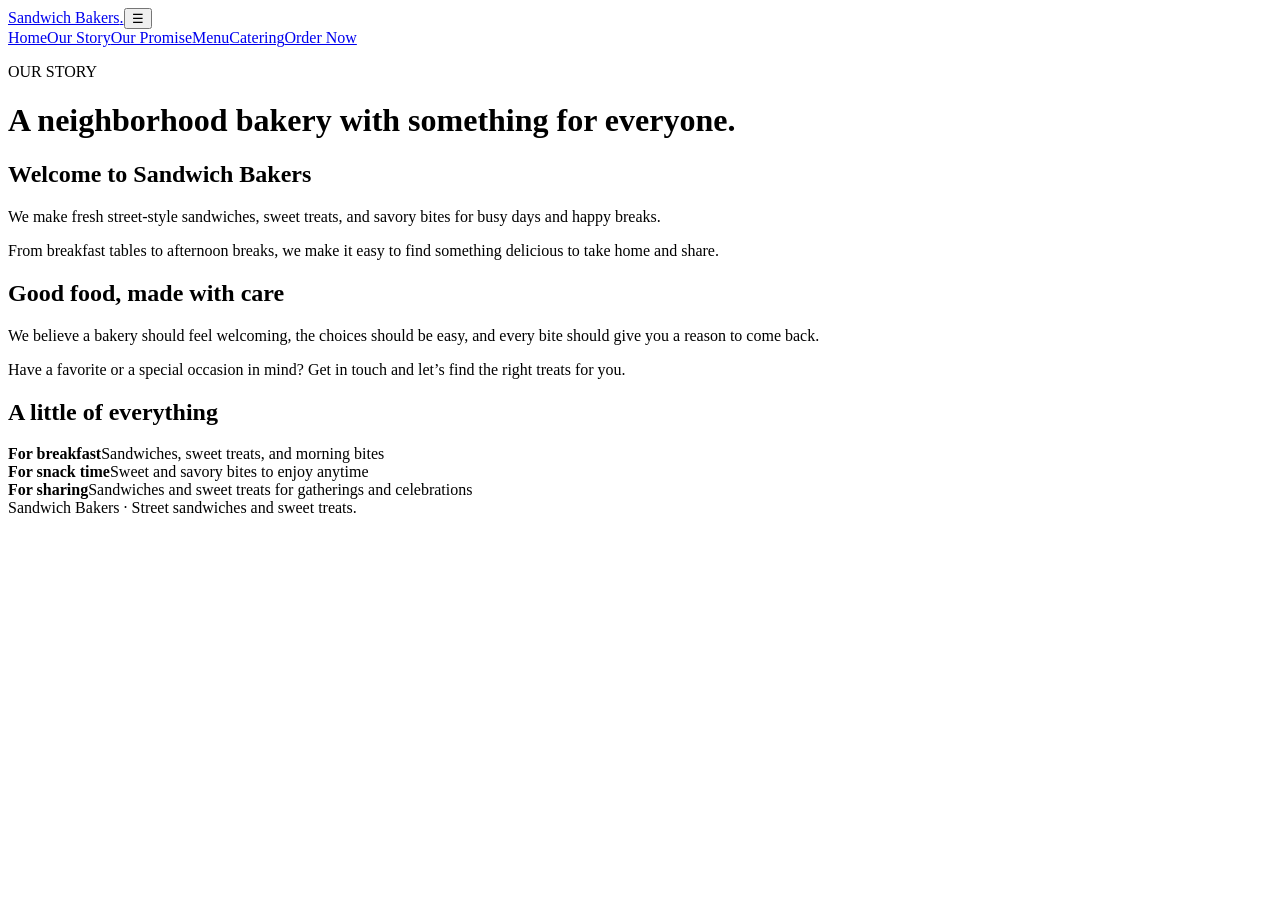
==== about.html @ a3fd7abb "Add files via upload" ====
<!doctype html><html lang="en"><head><meta charset="UTF-8"><meta name="viewport" content="width=device-width,initial-scale=1"><title>Our Story | Sandwich Bakers</title><link rel="stylesheet" href="css/style.css"></head><body>
<header class="nav"><a class="logo" href="index.html">Sandwich Bakers<span>.</span></a><button class="menu">☰</button><nav><a href="index.html">Home</a><a class="active" href="about.html">Our Story</a><a href="skills.html">Our Promise</a><a href="projects.html">Menu</a><a href="services.html">Catering</a><a class="cta" href="contact.html">Order Now</a></nav></header>
<main class="page"><p class="eyebrow">OUR STORY</p><h1>A neighborhood bakery with <span>something for everyone.</span></h1><div class="two"><article><h2>Welcome to Sandwich Bakers</h2><p>We make fresh street-style sandwiches, sweet treats, and savory bites for busy days and happy breaks.</p><p>From breakfast tables to afternoon breaks, we make it easy to find something delicious to take home and share.</p></article><article><h2>Good food, made with care</h2><p>We believe a bakery should feel welcoming, the choices should be easy, and every bite should give you a reason to come back.</p><p>Have a favorite or a special occasion in mind? Get in touch and let’s find the right treats for you.</p></article></div><h2 class="sub">A little of everything</h2><div class="rows"><div><b>For breakfast</b><span>Sandwiches, sweet treats, and morning bites</span></div><div><b>For snack time</b><span>Sweet and savory bites to enjoy anytime</span></div><div><b>For sharing</b><span>Sandwiches and sweet treats for gatherings and celebrations</span></div></div></main><footer>Sandwich Bakers · Street sandwiches and sweet treats.</footer><script src="js/script.js"></script></body></html>
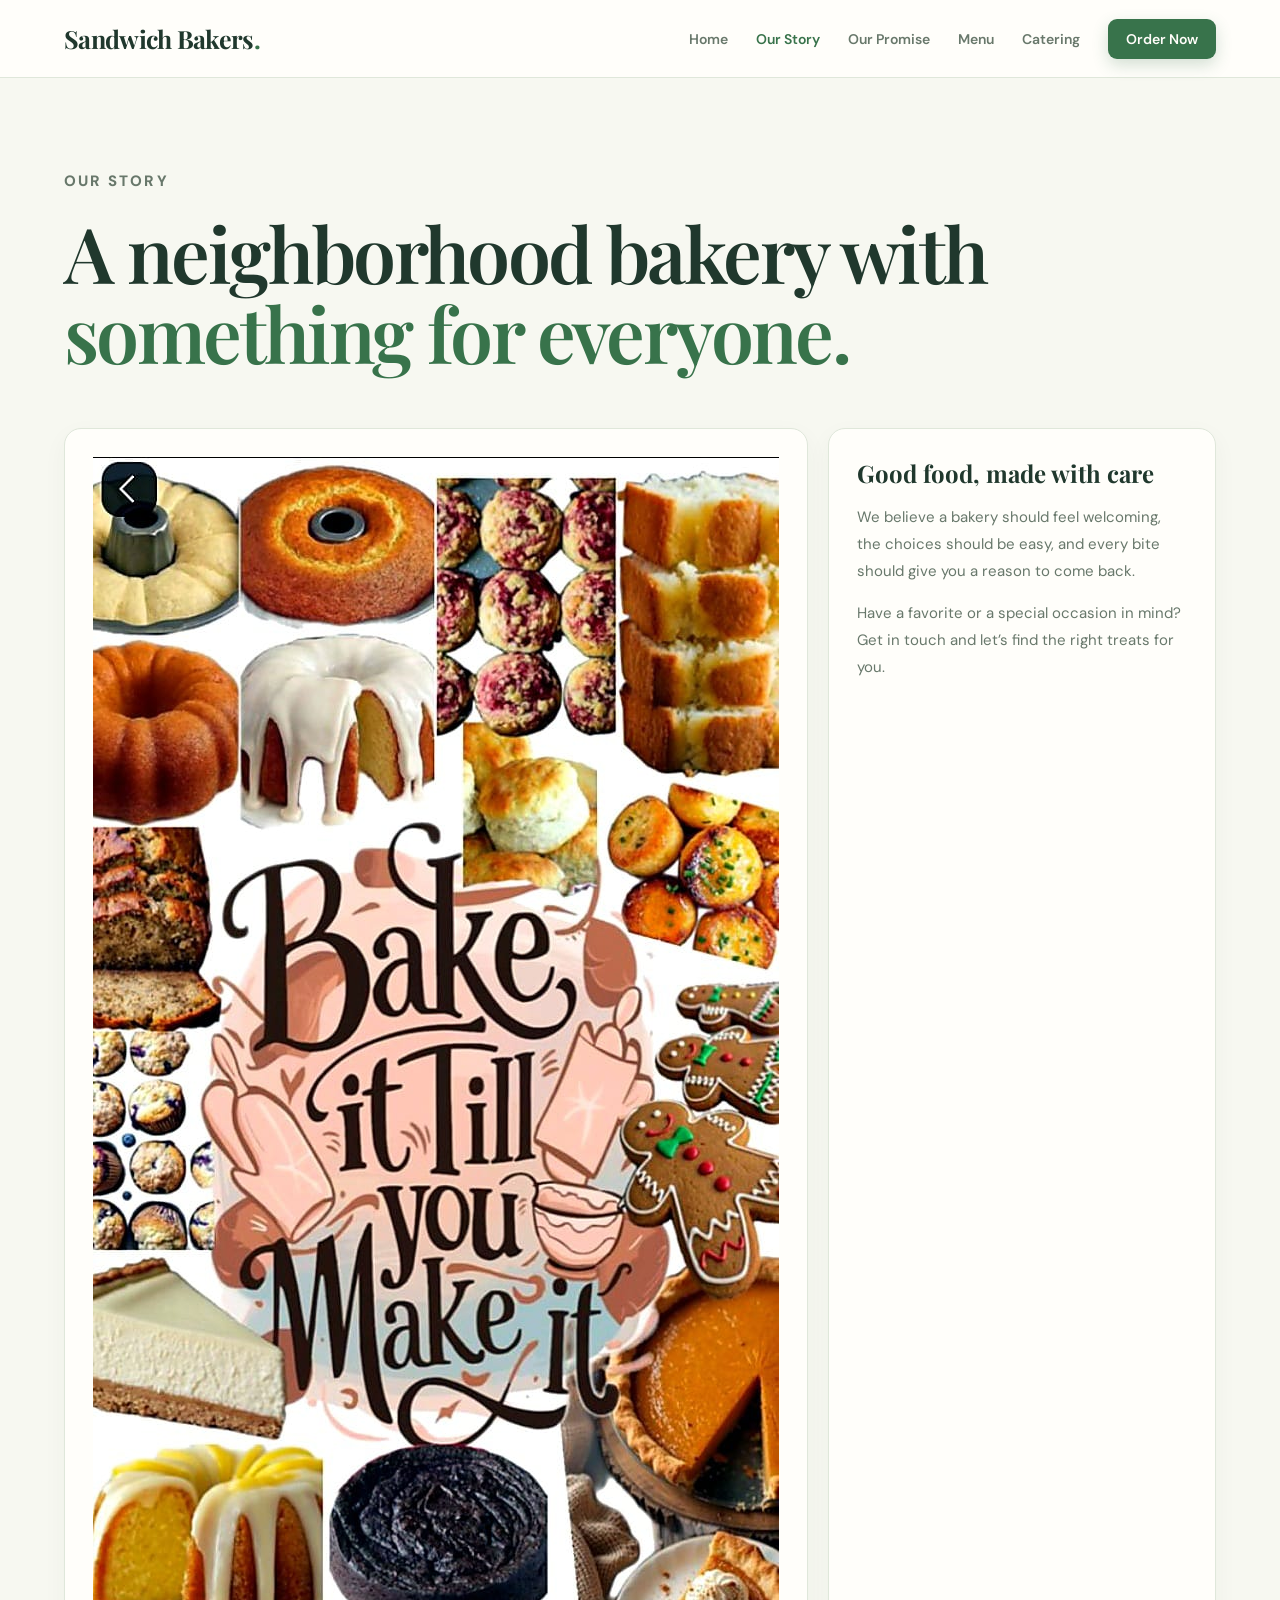
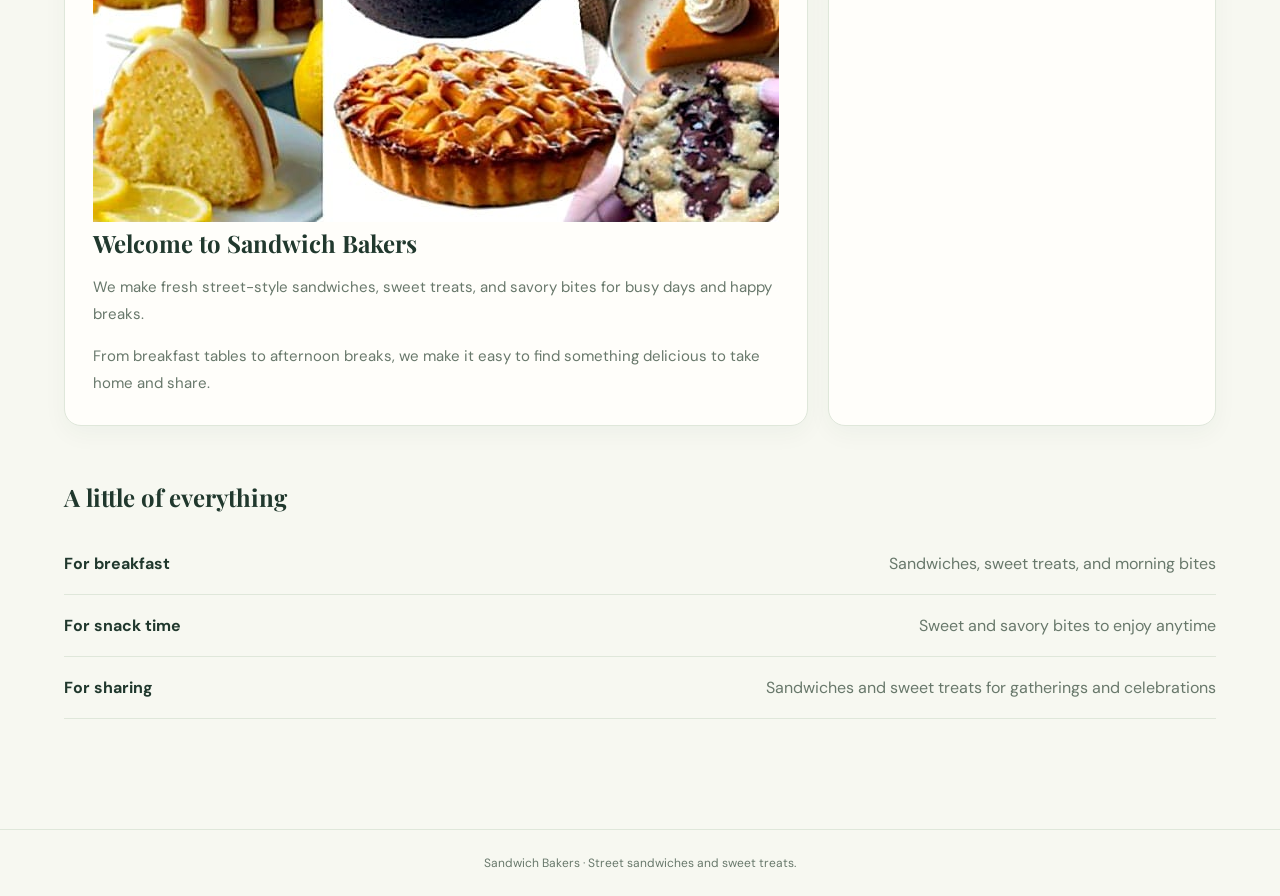
==== commit 12976a84: "Show photo on story page Updated the about page layout and added an image for the story section." ====
--- a/about.html
+++ b/about.html
@@ -1,3 +1,3 @@
 <!doctype html><html lang="en"><head><meta charset="UTF-8"><meta name="viewport" content="width=device-width,initial-scale=1"><title>Our Story | Sandwich Bakers</title><link rel="stylesheet" href="css/style.css"></head><body>
 <header class="nav"><a class="logo" href="index.html">Sandwich Bakers<span>.</span></a><button class="menu">☰</button><nav><a href="index.html">Home</a><a class="active" href="about.html">Our Story</a><a href="skills.html">Our Promise</a><a href="projects.html">Menu</a><a href="services.html">Catering</a><a class="cta" href="contact.html">Order Now</a></nav></header>
-<main class="page"><p class="eyebrow">OUR STORY</p><h1>A neighborhood bakery with <span>something for everyone.</span></h1><div class="two"><article><h2>Welcome to Sandwich Bakers</h2><p>We make fresh street-style sandwiches, sweet treats, and savory bites for busy days and happy breaks.</p><p>From breakfast tables to afternoon breaks, we make it easy to find something delicious to take home and share.</p></article><article><h2>Good food, made with care</h2><p>We believe a bakery should feel welcoming, the choices should be easy, and every bite should give you a reason to come back.</p><p>Have a favorite or a special occasion in mind? Get in touch and let’s find the right treats for you.</p></article></div><h2 class="sub">A little of everything</h2><div class="rows"><div><b>For breakfast</b><span>Sandwiches, sweet treats, and morning bites</span></div><div><b>For snack time</b><span>Sweet and savory bites to enjoy anytime</span></div><div><b>For sharing</b><span>Sandwiches and sweet treats for gatherings and celebrations</span></div></div></main><footer>Sandwich Bakers · Street sandwiches and sweet treats.</footer><script src="js/script.js"></script></body></html>
+<main class="page"><p class="eyebrow">OUR STORY</p><h1>A neighborhood bakery with <span>something for everyone.</span></h1><div class="two"><article class="story-card"><img class="story-photo" src="image3.jpeg" alt="A baker carefully shaping fresh dough by hand"><div class="story-copy"><h2>Welcome to Sandwich Bakers</h2><p>We make fresh street-style sandwiches, sweet treats, and savory bites for busy days and happy breaks.</p><p>From breakfast tables to afternoon breaks, we make it easy to find something delicious to take home and share.</p></div></article><article><h2>Good food, made with care</h2><p>We believe a bakery should feel welcoming, the choices should be easy, and every bite should give you a reason to come back.</p><p>Have a favorite or a special occasion in mind? Get in touch and let’s find the right treats for you.</p></article></div><h2 class="sub">A little of everything</h2><div class="rows"><div><b>For breakfast</b><span>Sandwiches, sweet treats, and morning bites</span></div><div><b>For snack time</b><span>Sweet and savory bites to enjoy anytime</span></div><div><b>For sharing</b><span>Sandwiches and sweet treats for gatherings and celebrations</span></div></div></main><footer>Sandwich Bakers · Street sandwiches and sweet treats.</footer><script src="js/script.js"></script></body></html>
--- a/css/style.css
+++ b/css/style.css
@@ -0,0 +1,273 @@
+@import url('https://fonts.googleapis.com/css2?family=DM+Sans:wght@400;500;600;700;800&family=Playfair+Display:wght@500;600;700&display=swap');
+
+:root {
+  color-scheme: light;
+  --bg: #f7f8f1;
+  --surface: #fffefa;
+  --surface-warm: #edf2e6;
+  --text: #20382d;
+  --muted: #68786b;
+  --accent: #38734b;
+  --accent-dark: #285a39;
+  --honey: #dcae60;
+  --border: #dfe7da;
+  --shadow: 0 18px 50px rgba(34, 66, 43, .1);
+}
+
+* { box-sizing: border-box; margin: 0; padding: 0; }
+html { scroll-behavior: smooth; }
+body {
+  min-height: 100vh;
+  overflow-x: hidden;
+  background: var(--bg);
+  color: var(--text);
+  font-family: 'DM Sans', system-ui, sans-serif;
+}
+
+.nav {
+  position: sticky;
+  top: 0;
+  z-index: 20;
+  display: flex;
+  height: 78px;
+  align-items: center;
+  justify-content: space-between;
+  padding: 0 5%;
+  border-bottom: 1px solid var(--border);
+  background: rgba(255, 254, 250, .94);
+  backdrop-filter: blur(16px);
+}
+.logo {
+  color: var(--text);
+  font-family: 'Playfair Display', Georgia, serif;
+  font-size: 25px;
+  font-weight: 700;
+  text-decoration: none;
+  letter-spacing: -.7px;
+}
+.logo span { color: var(--accent); }
+nav { display: flex; align-items: center; gap: 28px; }
+nav a {
+  color: var(--muted);
+  font-size: 14px;
+  font-weight: 600;
+  text-decoration: none;
+  transition: color .2s ease;
+}
+nav a:hover, nav a.active { color: var(--accent); }
+nav .cta {
+  padding: 11px 18px;
+  border-radius: 9px;
+  background: var(--accent);
+  color: #fffdf9;
+  box-shadow: 0 6px 16px rgba(56, 115, 75, .22);
+}
+nav .cta:hover { background: var(--accent-dark); color: #fff; }
+.menu {
+  display: none;
+  border: 0;
+  background: none;
+  color: var(--text);
+  font-size: 25px;
+  cursor: pointer;
+}
+
+.hero {
+  display: flex;
+  width: 100%;
+  min-height: 690px;
+  align-items: center;
+  padding: 72px max(5%, calc((100% - 1320px) / 2));
+  background-color: #183b2b;
+  background-image:
+    linear-gradient(90deg, rgba(15, 40, 28, .88) 0%, rgba(19, 48, 33, .76) 42%, rgba(24, 53, 37, .52) 72%, rgba(24, 53, 37, .34) 100%),
+    url('../assets/natures-loaf.png');
+  background-position: center, center 46%;
+  background-size: cover;
+}
+.hero-copy {
+  width: min(100%, 650px);
+  padding: 32px;
+  border: 1px solid rgba(239, 246, 224, .24);
+  border-radius: 20px;
+  background: rgba(19, 46, 32, .62);
+  box-shadow: 0 16px 40px rgba(18, 10, 12, .16);
+  backdrop-filter: blur(3px);
+}
+.eyebrow {
+  margin-bottom: 18px;
+  color: var(--accent);
+  font-size: 11px;
+  font-weight: 800;
+  letter-spacing: 2.2px;
+}
+.hero h1, .page h1 {
+  margin-bottom: 25px;
+  font-family: 'Playfair Display', Georgia, serif;
+  font-size: clamp(48px, 6vw, 78px);
+  font-weight: 600;
+  line-height: 1.04;
+  letter-spacing: -2.6px;
+}
+.hero h1 { color: #fffaf6; text-shadow: 0 2px 18px rgba(23, 13, 14, .28); }
+.hero h1 span { color: #c6df9f; }
+.page h1 span { color: var(--accent); }
+.hero .eyebrow { color: #c6df9f; }
+.lead, .page p {
+  color: var(--muted);
+  font-size: 15px;
+  line-height: 1.8;
+}
+.hero .lead { color: #fff2ec; }
+.actions { display: flex; flex-wrap: wrap; gap: 13px; margin: 30px 0; }
+.btn {
+  display: inline-block;
+  padding: 14px 21px;
+  border: 0;
+  border-radius: 9px;
+  color: var(--text);
+  font: 700 14px 'DM Sans', system-ui, sans-serif;
+  text-decoration: none;
+  cursor: pointer;
+  transition: transform .2s ease, background .2s ease, box-shadow .2s ease;
+}
+.btn:hover { transform: translateY(-2px); }
+.primary {
+  background: var(--accent);
+  color: #fffdf9;
+  box-shadow: 0 9px 22px rgba(56, 115, 75, .24);
+}
+.primary:hover { background: var(--accent-dark); }
+.hero .secondary { border: 1px solid rgba(255, 250, 246, .65); background: rgba(25, 58, 39, .48); color: #fffaf6; }
+.hero .secondary:hover { background: rgba(25, 58, 39, .78); }
+.stats { display: flex; gap: 35px; margin-top: 35px; }
+.hero .stats b { color: #fffaf6; font-size: 20px; }
+.stats small {
+  display: block;
+  margin-top: 5px;
+  color: var(--muted);
+  font-size: 10px;
+  font-weight: 500;
+}
+.hero .stats small { color: #d8e6d2; }
+
+.cards {
+  display: grid;
+  max-width: 1350px;
+  grid-template-columns: repeat(4, 1fr);
+  gap: 14px;
+  margin: 0 auto 80px;
+  padding: 0 5%;
+}
+.cards article, .two article, .skillgrid article, .servicegrid article,
+.contactgrid > article, .contactgrid form, .project {
+  border: 1px solid var(--border);
+  border-radius: 17px;
+  background: var(--surface);
+  box-shadow: 0 8px 24px rgba(34, 66, 43, .045);
+  transition: transform .22s ease, box-shadow .22s ease, border-color .22s ease;
+}
+.cards article:hover, .two article:hover, .skillgrid article:hover,
+.servicegrid article:hover, .project:hover {
+  transform: translateY(-4px);
+  border-color: #c4d6bf;
+  box-shadow: var(--shadow);
+}
+.cards article { padding: 27px; }
+.cards em, .servicegrid b { color: var(--accent); font-size: 12px; font-style: normal; }
+.cards h3 { margin: 14px 0 10px; font-family: 'Playfair Display', Georgia, serif; font-size: 20px; }
+.cards p { color: var(--muted); font-size: 13px; line-height: 1.7; }
+
+.page { max-width: 1450px; min-height: calc(100vh - 140px); margin: auto; padding: 90px 5% 110px; }
+.page h1 { margin-bottom: 55px; }
+.two, .skillgrid, .projectgrid, .servicegrid, .contactgrid {
+  display: grid;
+  grid-template-columns: repeat(2, 1fr);
+  gap: 20px;
+}
+.two article, .skillgrid article, .servicegrid article,
+.contactgrid > article, .contactgrid form { padding: 28px; }
+.two article h2, .skillgrid h2, .servicegrid h2, .contactgrid h2 {
+  margin-bottom: 15px;
+  font-family: 'Playfair Display', Georgia, serif;
+}
+.two p + p { margin-top: 15px; }
+.sub { margin: 55px 0 20px; font-family: 'Playfair Display', Georgia, serif; }
+.rows div { display: flex; justify-content: space-between; gap: 25px; padding: 20px 0; border-bottom: 1px solid var(--border); }
+.rows span { color: var(--muted); }
+.tags { display: flex; flex-wrap: wrap; gap: 8px; margin-top: 20px; }
+.tags span {
+  padding: 8px 11px;
+  border: 1px solid #dce7d5;
+  border-radius: 7px;
+  background: #f0f5eb;
+  color: #41674a;
+  font-size: 12px;
+}
+.note { margin-top: 22px; color: var(--muted) !important; font-size: 13px !important; }
+.projectgrid { grid-template-columns: repeat(2, 1fr); }
+.project { overflow: hidden; padding: 0; }
+.projectart {
+  display: grid;
+  height: 220px;
+  place-items: center;
+  background: radial-gradient(circle at 50% 45%, #d9e9bd, transparent 43%), linear-gradient(135deg, #f0f4e5, #b8d0a8);
+}
+.projectart.sweet { background: radial-gradient(circle at 50% 45%, #f1dbad, transparent 43%), linear-gradient(135deg, #fbf4e7, #e4c995); }
+.projectart.savory { background: radial-gradient(circle at 50% 45%, #b9d7b6, transparent 43%), linear-gradient(135deg, #eef4e9, #a6c5a2); }
+.projectart b { color: #284c35; font-family: 'Playfair Display', Georgia, serif; font-size: 32px; }
+.project > div:last-child { padding: 27px; }
+.project small, .contactgrid small {
+  display: block;
+  margin-bottom: 10px;
+  color: var(--accent);
+  font-size: 10px;
+  font-weight: 800;
+  letter-spacing: 1.7px;
+}
+.project h2 { margin-bottom: 12px; font-family: 'Playfair Display', Georgia, serif; }
+.project p, .servicegrid article p { font-size: 14px; }
+.center { margin-top: 45px; text-align: center; }
+.contactgrid article p { margin-bottom: 20px; }
+.contactgrid hr { margin: 25px 0; border: 0; border-top: 1px solid var(--border); }
+.contactgrid strong { display: block; margin-bottom: 22px; font-size: 14px; }
+label { display: block; margin-bottom: 17px; color: var(--text); font-size: 13px; font-weight: 600; }
+input, textarea {
+  display: block;
+  width: 100%;
+  margin-top: 8px;
+  padding: 13px;
+  border: 1px solid var(--border);
+  border-radius: 8px;
+  outline: none;
+  background: #fffefa;
+  color: var(--text);
+  font: 14px 'DM Sans', system-ui, sans-serif;
+}
+input:focus, textarea:focus { border-color: var(--accent); box-shadow: 0 0 0 3px rgba(56, 115, 75, .15); }
+#formMessage { margin-top: 15px; color: var(--accent-dark); }
+footer { padding: 25px; border-top: 1px solid var(--border); color: var(--muted); font-size: 12px; text-align: center; }
+
+:focus-visible { outline: 3px solid #86a977; outline-offset: 3px; }
+::selection { background: #dce9ce; color: #20382d; }
+
+@media (max-width: 900px) {
+  nav { display: none; position: absolute; top: 78px; right: 0; left: 0; flex-direction: column; align-items: flex-start; padding: 25px 5%; border-bottom: 1px solid var(--border); background: var(--surface); }
+  nav.open { display: flex; }
+  .menu { display: block; }
+  .hero { min-height: 630px; padding-top: 55px; padding-bottom: 55px; }
+  .cards { grid-template-columns: 1fr 1fr; }
+  .two, .skillgrid, .projectgrid, .servicegrid, .contactgrid { grid-template-columns: 1fr; }
+}
+@media (max-width: 560px) {
+  .nav { padding: 0 20px; }
+  .hero, .page { padding-right: 20px; padding-left: 20px; }
+  .hero { min-height: 620px; background-position: center, 57% center; }
+  .hero-copy { padding: 25px 21px; background: rgba(19, 46, 32, .72); }
+  .hero h1, .page h1 { font-size: 45px; letter-spacing: -1.6px; }
+  .stats { gap: 18px; }
+  .cards { grid-template-columns: 1fr; padding: 0 20px; }
+  .rows div { display: block; }
+  .rows span { display: block; margin-top: 7px; }
+  .two, .skillgrid, .projectgrid, .servicegrid, .contactgrid { padding: 0; }
+}
